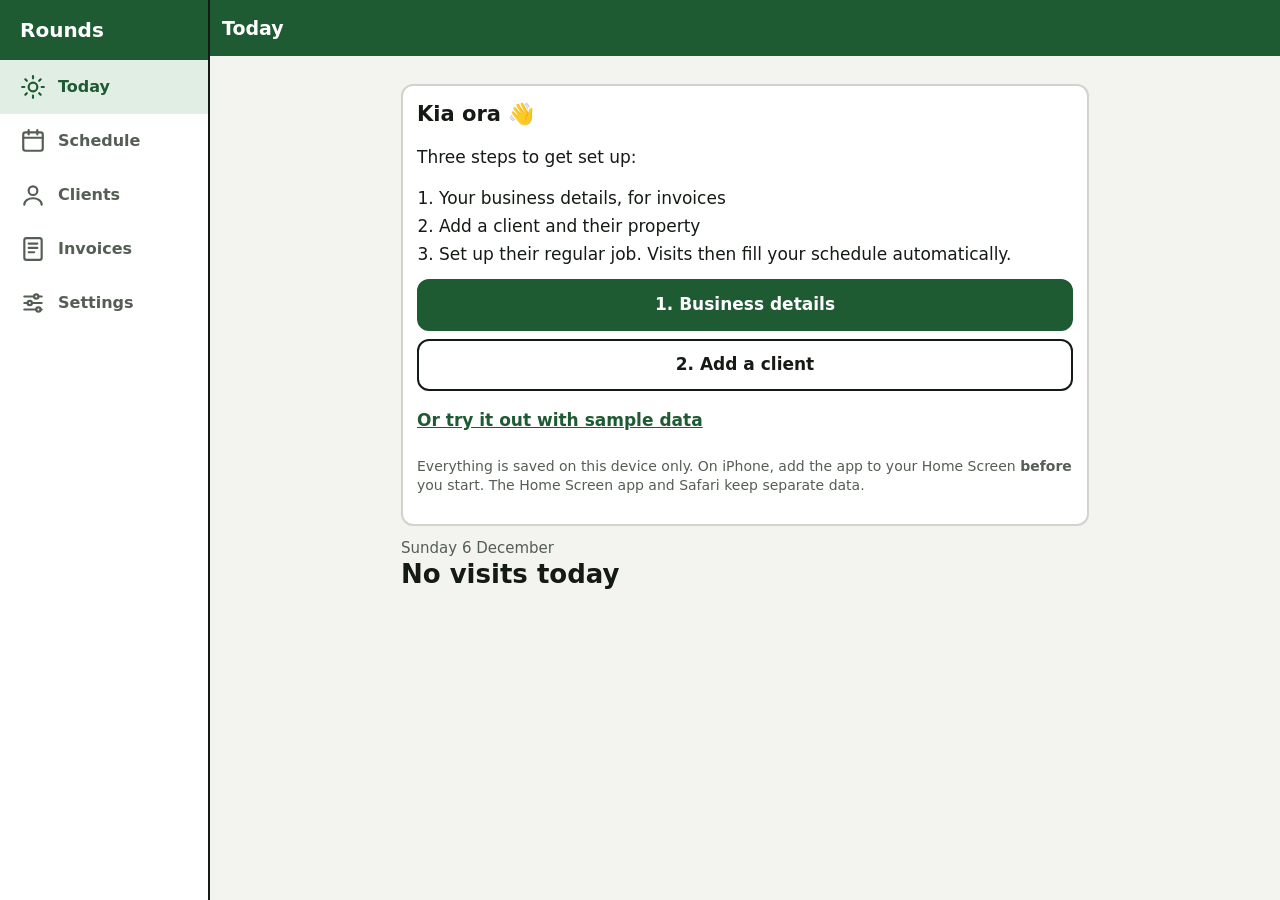
==== index.html @ 342c8c42 "Rounds v1: local-only job app for NZ gardeners Clients and properties, recurring jobs with winter fr" ====
<!DOCTYPE html>
<html lang="en-NZ">
<head>
<meta charset="utf-8">
<meta name="viewport" content="width=device-width, initial-scale=1, viewport-fit=cover">
<title>Rounds</title>
<meta name="theme-color" content="#1e5a32">
<meta name="apple-mobile-web-app-capable" content="yes">
<meta name="mobile-web-app-capable" content="yes">
<meta name="apple-mobile-web-app-status-bar-style" content="black-translucent">
<meta name="apple-mobile-web-app-title" content="Rounds">
<link rel="manifest" href="manifest.webmanifest">
<link rel="icon" href="icon-192.png">
<link rel="apple-touch-icon" href="apple-touch-icon.png">
<link rel="stylesheet" href="styles.css">
</head>
<body>
<div id="app">
  <nav id="nav">
    <div class="brand">Rounds</div>
    <button data-tab="today" onclick="go('today')">
      <svg viewBox="0 0 24 24" fill="none" stroke="currentColor" stroke-width="2" stroke-linecap="round"><circle cx="12" cy="12" r="4"/><path d="M12 2v2M12 20v2M4.9 4.9l1.4 1.4M17.7 17.7l1.4 1.4M2 12h2M20 12h2M4.9 19.1l1.4-1.4M17.7 6.3l1.4-1.4"/></svg>Today</button>
    <button data-tab="schedule" onclick="go('schedule')">
      <svg viewBox="0 0 24 24" fill="none" stroke="currentColor" stroke-width="2" stroke-linecap="round"><rect x="3" y="4" width="18" height="17" rx="2"/><path d="M3 9h18M8 2v4M16 2v4"/></svg>Schedule</button>
    <button data-tab="clients" onclick="go('clients')">
      <svg viewBox="0 0 24 24" fill="none" stroke="currentColor" stroke-width="2" stroke-linecap="round"><circle cx="12" cy="8" r="4"/><path d="M4 21c0-4 4-6 8-6s8 2 8 6"/></svg>Clients</button>
    <button data-tab="money" onclick="go('money')">
      <svg viewBox="0 0 24 24" fill="none" stroke="currentColor" stroke-width="2" stroke-linecap="round"><rect x="4" y="2" width="16" height="20" rx="2"/><path d="M8 7h8M8 11h8M8 15h5"/></svg>Invoices</button>
    <button data-tab="settings" onclick="go('settings')">
      <svg viewBox="0 0 24 24" fill="none" stroke="currentColor" stroke-width="2" stroke-linecap="round"><path d="M4 6h9M17 6h3M4 12h3M11 12h9M4 18h11M19 18h1"/><circle cx="15" cy="6" r="2"/><circle cx="9" cy="12" r="2"/><circle cx="17" cy="18" r="2"/></svg>Settings</button>
  </nav>
  <div id="main">
    <header>
      <button id="back" hidden aria-label="Back">‹</button>
      <h1 id="title">Today</h1>
      <button id="action" hidden></button>
    </header>
    <main id="view"></main>
  </div>
</div>
<div id="sheet" hidden></div>
<div id="toast" hidden></div>
<div id="print"></div>
<noscript>Rounds needs JavaScript turned on.</noscript>
<script src="app.js"></script>
</body>
</html>
---- styles.css ----
/* Rounds v1: high contrast and big tap targets, for use outdoors with gloves on */
:root {
  --bg: #f3f4f0; --card: #fff; --ink: #141a14; --muted: #545e54; --line: #cfd5cb;
  --green: #1e5a32; --green-2: #e1eee4; --warn: #8a5100; --warn-bg: #fff3dc;
  --bad: #b3261e; --r: 12px; --tap: 52px;
}
* { box-sizing: border-box; }
html { -webkit-text-size-adjust: 100%; }
body { margin: 0; font: 17px/1.4 system-ui, -apple-system, "Segoe UI", Roboto, sans-serif; color: var(--ink); background: var(--bg); }
[hidden] { display: none !important; }

/* ---------- layout ---------- */
#app { display: flex; min-height: 100vh; }
#main { flex: 1; min-width: 0; padding-bottom: calc(84px + env(safe-area-inset-bottom)); }
#view { max-width: 720px; margin: 0 auto; padding: 16px; }
header { position: sticky; top: 0; z-index: 10; background: var(--green); color: #fff; display: flex; align-items: center; gap: 4px;
  padding: env(safe-area-inset-top) 8px 0; min-height: calc(56px + env(safe-area-inset-top)); }
header h1 { flex: 1; font-size: 19px; margin: 0 4px; white-space: nowrap; overflow: hidden; text-overflow: ellipsis; }
header button { background: none; border: 0; color: #fff; font: inherit; font-weight: 700; min-height: 48px; min-width: 48px; padding: 0 10px; cursor: pointer; }
#back { font-size: 30px; line-height: 1; }

#nav { position: fixed; bottom: 0; left: 0; right: 0; display: flex; background: #fff; border-top: 2px solid var(--ink);
  padding-bottom: env(safe-area-inset-bottom); z-index: 20; }
#nav button { flex: 1; min-height: 64px; display: flex; flex-direction: column; align-items: center; justify-content: center; gap: 2px;
  font: inherit; font-size: 12px; font-weight: 700; color: var(--muted); background: none; border: 0; cursor: pointer; }
#nav button.on { color: var(--green); background: var(--green-2); }
#nav svg { width: 26px; height: 26px; }
#nav .brand { display: none; }

@media (min-width: 900px) {
  #nav { position: sticky; top: 0; height: 100vh; flex-direction: column; width: 210px; flex: none; border-top: 0; border-right: 2px solid var(--ink); padding: 0; }
  #nav .brand { display: block; background: var(--green); color: #fff; font-weight: 800; font-size: 20px; padding: 16px 20px; min-height: 56px; }
  #nav button { flex: none; flex-direction: row; justify-content: flex-start; gap: 12px; padding: 0 20px; font-size: 16px; min-height: 54px; }
  #main { padding-bottom: 32px; }
}

/* ---------- type ---------- */
h2 { font-size: 18px; margin: 24px 0 8px; }
h3 { font-size: 21px; margin: 0 0 8px; }
.hero { margin: 4px 0 14px; }
.big { font-size: 26px; font-weight: 800; line-height: 1.2; }
.sub { color: var(--muted); font-size: 15px; }
.sm { font-size: 14px; }
.bad { color: var(--bad); font-weight: 700; }
.ok { color: var(--green); font-weight: 700; }
.center { text-align: center; }
.right, .r { text-align: right; }
.label { display: block; font-size: 13px; font-weight: 800; text-transform: uppercase; letter-spacing: .04em; color: var(--muted); margin: 18px 0 6px; }
.section-head { display: flex; align-items: baseline; justify-content: space-between; }

/* ---------- buttons ---------- */
.btn { display: flex; align-items: center; justify-content: center; gap: 8px; width: 100%; min-height: var(--tap); margin: 8px 0; padding: 0 16px;
  border: 2px solid var(--ink); border-radius: var(--r); background: #fff; color: var(--ink); font: inherit; font-weight: 700;
  text-decoration: none; text-align: center; cursor: pointer; }
.btn:active { transform: translateY(1px); }
.btn.primary { background: var(--green); border-color: var(--green); color: #fff; }
.btn.big { min-height: 64px; font-size: 19px; }
.btn.danger { border-color: var(--bad); color: var(--bad); margin-top: 24px; }
.btn.rain { background: #263238; border-color: #263238; color: #fff; }
.btn.sm { width: auto; min-height: 44px; margin: 0; padding: 0 14px; font-size: 15px; flex: none; }
.btn.sq { width: 52px; margin: 0; flex: none; font-size: 24px; padding: 0; }
.link { background: none; border: 0; color: var(--green); font: inherit; font-weight: 700; padding: 10px 0; cursor: pointer; text-decoration: underline; min-height: 44px; }
.links { display: flex; justify-content: space-between; flex-wrap: wrap; margin-top: 8px; }
.grid2, .grid3 { display: grid; gap: 8px; grid-template-columns: 1fr 1fr; margin: 8px 0; }
.grid3 { grid-template-columns: repeat(3, 1fr); }
.grid2 > .btn, .grid3 > .btn, .grid2 > .card { margin: 0; }
.row { display: flex; gap: 8px; align-items: center; }
.row .btn { width: auto; margin: 0; }
.stack { display: flex; flex-direction: column; align-items: flex-end; gap: 6px; }

/* ---------- cards & lists ---------- */
.card { display: block; background: var(--card); border: 2px solid var(--line); border-radius: var(--r); padding: 14px; margin: 12px 0; }
button.card, .card.tap { width: 100%; text-align: left; font: inherit; color: inherit; cursor: pointer; }
.card.warn { border-color: var(--warn); background: var(--warn-bg); }
.card.summary { display: flex; justify-content: space-between; align-items: center; border-color: var(--ink); }
.welcome ol { padding-left: 22px; margin: 8px 0 12px; }
.welcome li { margin-bottom: 4px; }
.mini { padding: 8px 0; border-bottom: 1px solid #ecd9b5; cursor: pointer; }
.list { background: #fff; border: 2px solid var(--line); border-radius: var(--r); padding: 0 12px; }
.item { display: flex; align-items: center; gap: 12px; width: 100%; min-height: 64px; padding: 12px 2px; text-align: left; background: none;
  border: 0; border-bottom: 1px solid var(--line); font: inherit; color: inherit; cursor: pointer; }
.list > .item:last-child, .card > .item:last-of-type { border-bottom: 0; }
.card > .item { border-top: 1px solid var(--line); border-bottom: 0; }
.grow { flex: 1; min-width: 0; }
.chev { font-size: 26px; color: var(--muted); flex: none; }
.amt { font-weight: 800; white-space: nowrap; }
.empty { padding: 26px 16px; text-align: center; color: var(--muted); border: 2px dashed var(--line); border-radius: var(--r); margin: 12px 0; }
.pad { padding: 10px 12px; }

/* ---------- today's run ---------- */
.run { list-style: none; padding: 0; margin: 0; }
.visit { display: flex; align-items: center; gap: 12px; background: #fff; border: 2px solid var(--ink); border-radius: var(--r); padding: 12px; margin-bottom: 10px; cursor: pointer; }
.visit .num { flex: none; width: 42px; height: 42px; border-radius: 50%; background: var(--ink); color: #fff; display: grid; place-items: center; font-weight: 800; font-size: 18px; }
.visit.done { border-color: var(--line); color: var(--muted); }
.visit.done .num { background: var(--green); }
.visit.done .name { text-decoration: line-through; }
.visit.skipped { opacity: .55; border-style: dashed; }
.name { font-weight: 800; font-size: 18px; }
.flag { display: inline-block; margin-top: 6px; font-size: 13px; font-weight: 800; background: var(--warn-bg); color: var(--warn); padding: 2px 8px; border-radius: 6px; border: 1px solid var(--warn); }
.updown { display: flex; flex-direction: column; gap: 6px; }
.updown button { width: 52px; height: 44px; border: 2px solid var(--ink); border-radius: 8px; background: #fff; font-size: 18px; cursor: pointer; }
.notes { background: var(--warn-bg); border-left: 6px solid var(--warn); border-radius: 8px; padding: 12px 14px; margin: 12px 0; font-weight: 700; }
.notes .label { margin-top: 0; color: var(--warn); }
.badge { display: inline-block; font-size: 13px; font-weight: 800; text-transform: uppercase; padding: 3px 10px; border-radius: 6px; background: #e3e7df; margin-bottom: 6px; }
.badge.done { background: var(--green); color: #fff; }

/* ---------- forms ---------- */
label { display: block; font-weight: 700; margin: 14px 0 6px; }
input, select, textarea { width: 100%; min-height: var(--tap); padding: 12px; font: inherit; color: var(--ink); background: #fff;
  border: 2px solid #7d887d; border-radius: 10px; }
input:focus, select:focus, textarea:focus { outline: 3px solid #86b893; border-color: var(--green); }
textarea { resize: vertical; min-height: 0; }
input[type=search] { margin-bottom: 12px; }
.two { display: grid; grid-template-columns: minmax(0, 1fr) minmax(0, 1fr); gap: 10px; }
input[type=date], input[type=time] { min-width: 0; -webkit-appearance: none; appearance: none; }
fieldset { border: 2px solid var(--line); border-radius: var(--r); padding: 4px 14px 14px; margin: 18px 0; }
legend { font-weight: 800; padding: 0 6px; }
.check { display: flex; align-items: center; gap: 12px; min-height: var(--tap); padding: 4px 12px; margin: 0 0 8px; border: 2px solid var(--line); border-radius: 10px; background: #fff; font-weight: 600; cursor: pointer; }
.check input { width: 26px; height: 26px; min-height: 0; flex: none; accent-color: var(--green); }
.chips { display: flex; flex-wrap: wrap; gap: 8px; margin: 6px 0 8px; }
.chip { position: relative; display: inline-flex; align-items: center; min-height: 44px; margin: 0; padding: 0 14px; border: 2px solid var(--line); border-radius: 22px;
  background: #fff; font: inherit; font-size: 15px; font-weight: 700; color: var(--ink); cursor: pointer; }
.chip input { position: absolute; opacity: 0; width: 0; height: 0; min-height: 0; }
.chip:has(input:checked) { background: var(--green); border-color: var(--green); color: #fff; }
.seg { display: flex; border: 2px solid var(--ink); border-radius: 10px; overflow: hidden; margin: 8px 0; }
.seg > button, .seg > label { position: relative; flex: 1; display: flex; align-items: center; justify-content: center; min-height: 50px; margin: 0; padding: 0 6px;
  border: 0; background: #fff; font: inherit; font-size: 15px; font-weight: 700; color: var(--ink); cursor: pointer; text-align: center; }
.seg > * + * { border-left: 2px solid var(--ink); }
.seg > .on, .seg > label:has(input:checked) { background: var(--ink); color: #fff; }
.seg input { position: absolute; opacity: 0; width: 0; height: 0; min-height: 0; }
.tabs { display: flex; gap: 6px; overflow-x: auto; margin: 12px 0; }
.tabs button { flex: 1 0 auto; min-height: 48px; padding: 0 12px; border: 2px solid var(--ink); border-radius: 10px; background: #fff; font: inherit; font-size: 15px; font-weight: 700; white-space: nowrap; cursor: pointer; }
.tabs button.on { background: var(--ink); color: #fff; }

/* ---------- schedule ---------- */
.weeknav { display: flex; align-items: center; gap: 8px; margin-bottom: 4px; }
.day { background: #fff; border: 2px solid var(--line); border-radius: var(--r); margin: 10px 0; overflow: hidden; }
.day.today { border-color: var(--ink); }
.day.past { opacity: .7; }
.day.over { outline: 3px dashed var(--green); }
.day-head { display: flex; justify-content: space-between; padding: 10px 12px; background: #eceee8; }
.slot { display: flex; gap: 10px; align-items: center; min-height: 54px; padding: 6px 12px; border-top: 1px solid var(--line); cursor: pointer; }
.slot .time { width: 46px; flex: none; font-size: 14px; color: var(--muted); }
.slot.done { color: var(--muted); }

/* ---------- messages ---------- */
.contact-row { display: flex; gap: 8px; align-items: center; padding: 12px 0; border-bottom: 1px solid var(--line); }
.contact-row.sent b::after, .sent-wrap .contact-row b::after { content: "  ✓ sent"; color: var(--green); }
.msg { background: var(--bg); border-radius: 10px; padding: 12px; margin: 10px 0; font-size: 15px; }

/* ---------- quote / invoice editor ---------- */
.line { border: 2px solid var(--line); border-radius: 10px; padding: 8px; margin-bottom: 8px; background: #fff; }
.line-nums { display: flex; gap: 6px; align-items: center; margin-top: 6px; }
.line-nums input { min-height: 46px; padding: 8px; }
.line-nums .qty { width: 62px; flex: none; }
.line-nums .unit { width: 104px; flex: none; }
.lt { flex: 1; text-align: right; font-weight: 800; }
.x { width: 44px; height: 44px; flex: none; border: 0; background: none; font-size: 20px; color: var(--bad); cursor: pointer; }
.totals { background: #fff; border: 2px solid var(--ink); border-radius: var(--r); padding: 12px 14px; margin: 14px 0; }
.totals div { display: flex; justify-content: space-between; padding: 3px 0; }
.totals .grand { font-size: 21px; font-weight: 800; }
.totals div + .grand, .totals .grand + div { border-top: 2px solid var(--line); margin-top: 6px; padding-top: 8px; }

/* ---------- sheet & toast ---------- */
.sheet-bg { position: fixed; inset: 0; background: rgba(0, 0, 0, .5); z-index: 40; }
.sheet-card { position: fixed; left: 0; right: 0; bottom: 0; z-index: 41; max-width: 560px; max-height: 88vh; overflow: auto; margin: 0 auto;
  background: #fff; border-radius: 18px 18px 0 0; padding: 20px 16px calc(20px + env(safe-area-inset-bottom)); }
.sheet-card input[type=date] { margin: 6px 0; }
#toast { position: fixed; left: 50%; top: calc(68px + env(safe-area-inset-top)); transform: translateX(-50%); z-index: 60; max-width: 92vw;
  background: var(--ink); color: #fff; padding: 12px 18px; border-radius: 10px; font-weight: 700; box-shadow: 0 6px 20px rgba(0,0,0,.25); }

/* ---------- printable quote / invoice ---------- */
#print { display: none; }
.inv { max-width: 760px; margin: 0 auto; color: #000; font-size: 11pt; }
.inv h1 { margin: 0; font-size: 24pt; }
.inv-head { display: flex; justify-content: space-between; gap: 24px; padding-bottom: 12px; border-bottom: 2px solid #000; }
.inv-meta { display: flex; justify-content: space-between; gap: 24px; margin: 18px 0; }
.inv-meta td { padding: 2px 0 2px 16px; }
.inv .lbl { font-size: 9pt; text-transform: uppercase; color: #555; font-weight: 700; }
.inv table { border-collapse: collapse; }
.inv-lines { width: 100%; }
.inv-lines th { text-align: left; border-bottom: 2px solid #000; padding: 6px 4px; }
.inv-lines td { border-bottom: 1px solid #ccc; padding: 6px 4px; vertical-align: top; }
.inv-lines .r, .inv-totals .r { text-align: right; }
.inv-totals { margin: 12px 0 0 auto; min-width: 280px; }
.inv-totals td { padding: 4px; }
.inv-totals .g td { font-weight: 800; font-size: 13pt; border-top: 2px solid #000; }
.inv .pay { margin-top: 24px; padding: 12px; border: 1px solid #000; }

@media print {
  #app, #sheet, #toast { display: none !important; }
  #print { display: block; }
  body { background: #fff; }
  @page { margin: 16mm; }
}
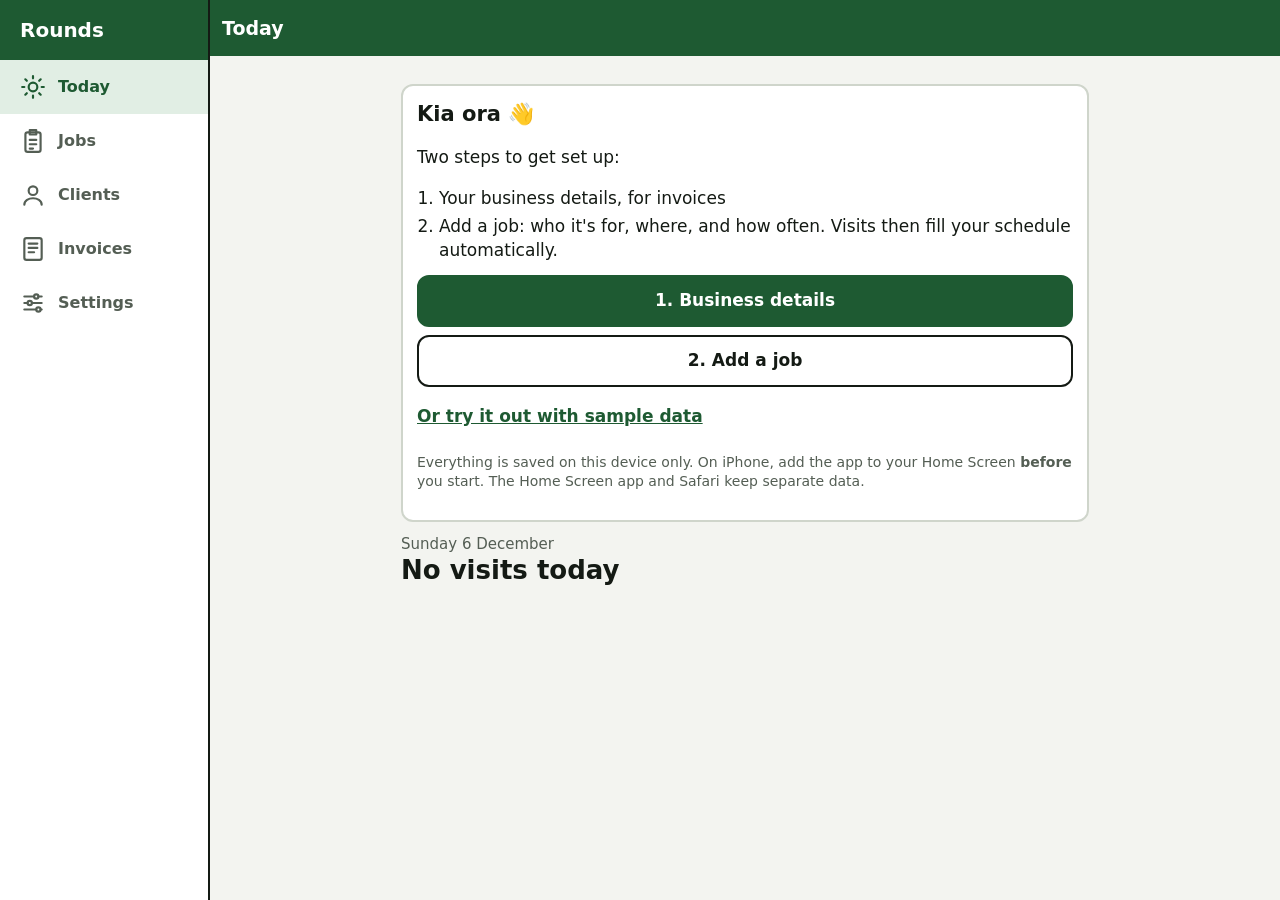
==== commit cb971e75: "Jobs tab replaces Schedule; Today shows reminders and unpaid; add jobs from anywhere - Tabs: Today, " ====
--- a/index.html
+++ b/index.html
@@ -20,8 +20,8 @@
     <div class="brand">Rounds</div>
     <button data-tab="today" onclick="go('today')">
       <svg viewBox="0 0 24 24" fill="none" stroke="currentColor" stroke-width="2" stroke-linecap="round"><circle cx="12" cy="12" r="4"/><path d="M12 2v2M12 20v2M4.9 4.9l1.4 1.4M17.7 17.7l1.4 1.4M2 12h2M20 12h2M4.9 19.1l1.4-1.4M17.7 6.3l1.4-1.4"/></svg>Today</button>
-    <button data-tab="schedule" onclick="go('schedule')">
-      <svg viewBox="0 0 24 24" fill="none" stroke="currentColor" stroke-width="2" stroke-linecap="round"><rect x="3" y="4" width="18" height="17" rx="2"/><path d="M3 9h18M8 2v4M16 2v4"/></svg>Schedule</button>
+    <button data-tab="jobs" onclick="go('jobs')">
+      <svg viewBox="0 0 24 24" fill="none" stroke="currentColor" stroke-width="2" stroke-linecap="round" stroke-linejoin="round"><rect x="5" y="4" width="14" height="18" rx="2"/><path d="M9 2h6v4H9zM9 11h6M9 15h6M9 19h3"/></svg>Jobs</button>
     <button data-tab="clients" onclick="go('clients')">
       <svg viewBox="0 0 24 24" fill="none" stroke="currentColor" stroke-width="2" stroke-linecap="round"><circle cx="12" cy="8" r="4"/><path d="M4 21c0-4 4-6 8-6s8 2 8 6"/></svg>Clients</button>
     <button data-tab="money" onclick="go('money')">
--- a/styles.css
+++ b/styles.css
@@ -193,3 +193,14 @@
   body { background: #fff; }
   @page { margin: 16mm; }
 }
+.inv .pay b { font-size: 12pt; line-height: 1.5; }
+.inv .pay-ref { margin-top: 8px; }
+.btn.add-job { font-size: 20px; min-height: 64px; }
+.today-head { display: flex; align-items: center; gap: 12px; }
+.btn.rain-sm { width: auto; flex: none; margin: 0; min-height: 60px; padding: 6px 14px; gap: 8px; background: #263238; border-color: #263238; color: #fff; text-align: left; }
+.rain-sm .rain-ico { font-size: 24px; }
+.rain-sm b { display: block; font-size: 16px; }
+.rain-sm small { display: block; font-size: 13px; font-weight: 600; opacity: .9; }
+
+.add-row { margin: 10px 0 14px; }
+.add-row .btn.add-job { font-size: 18px; }
